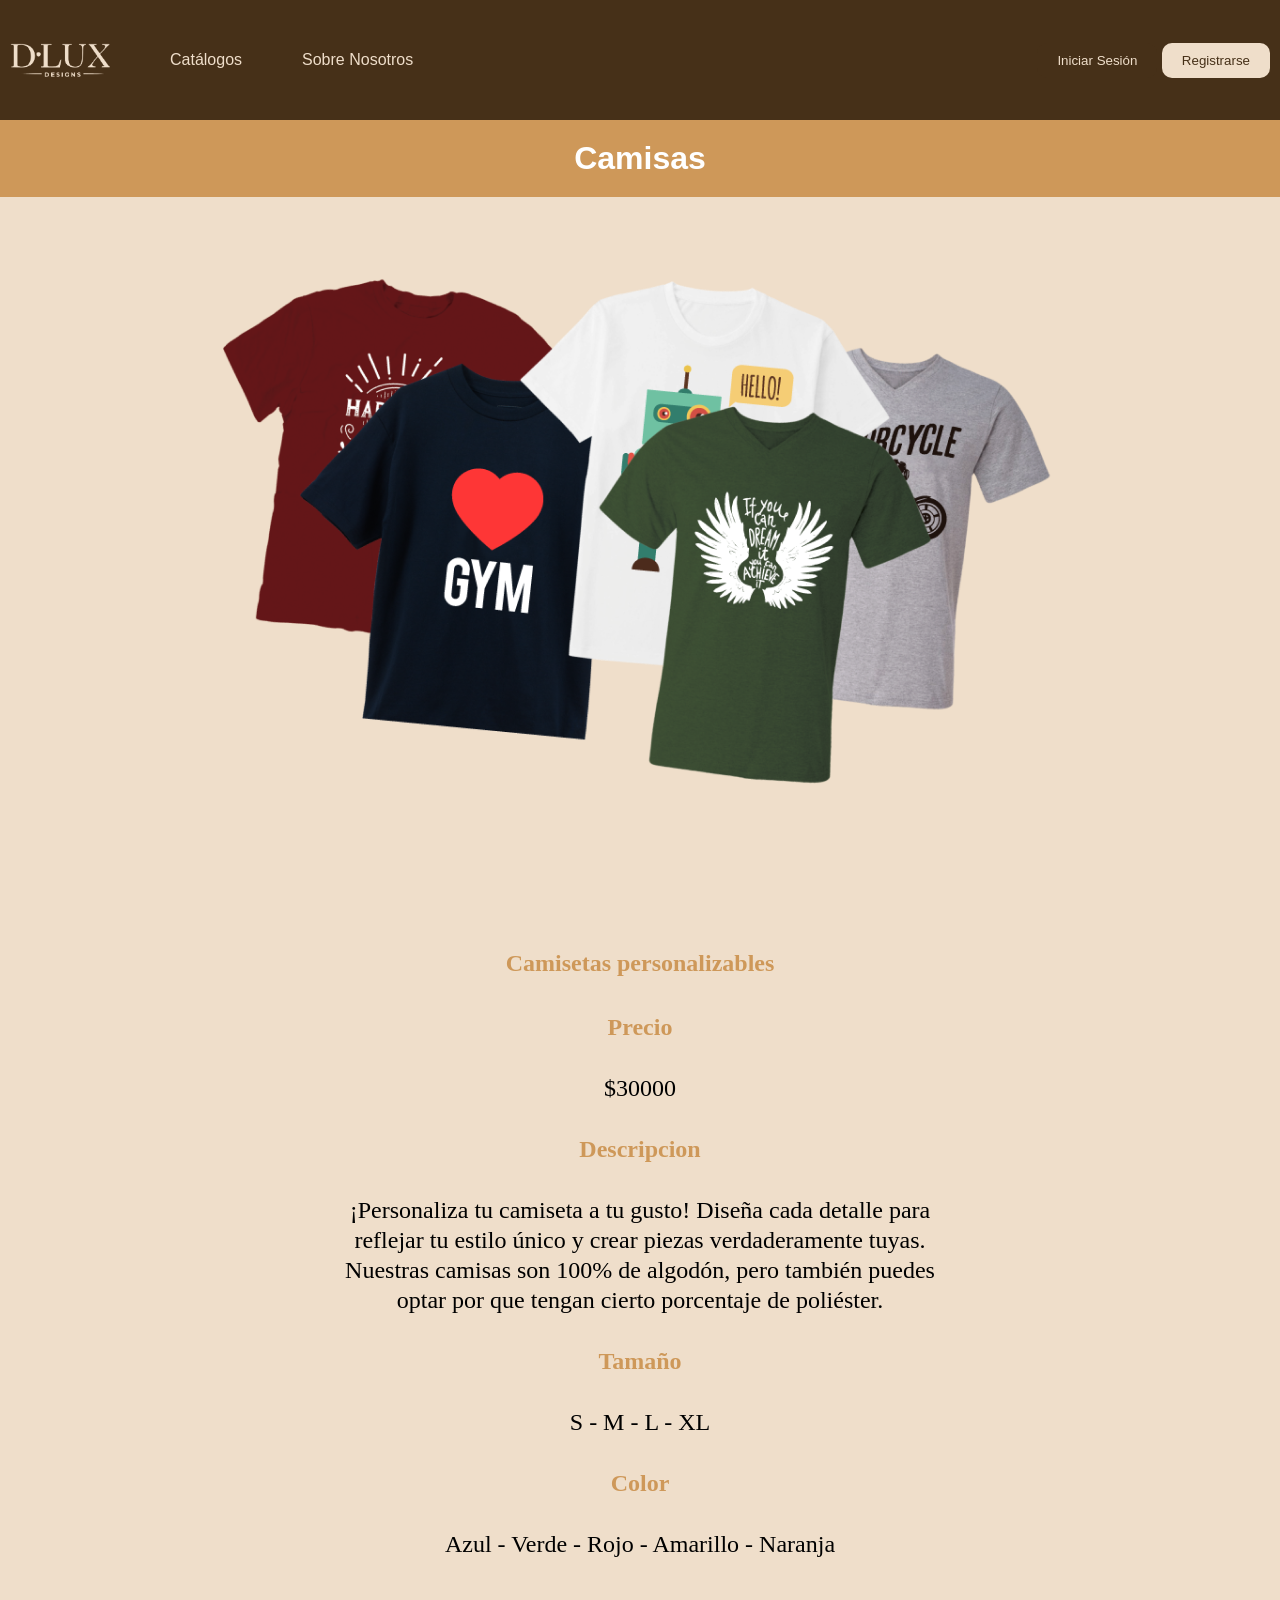
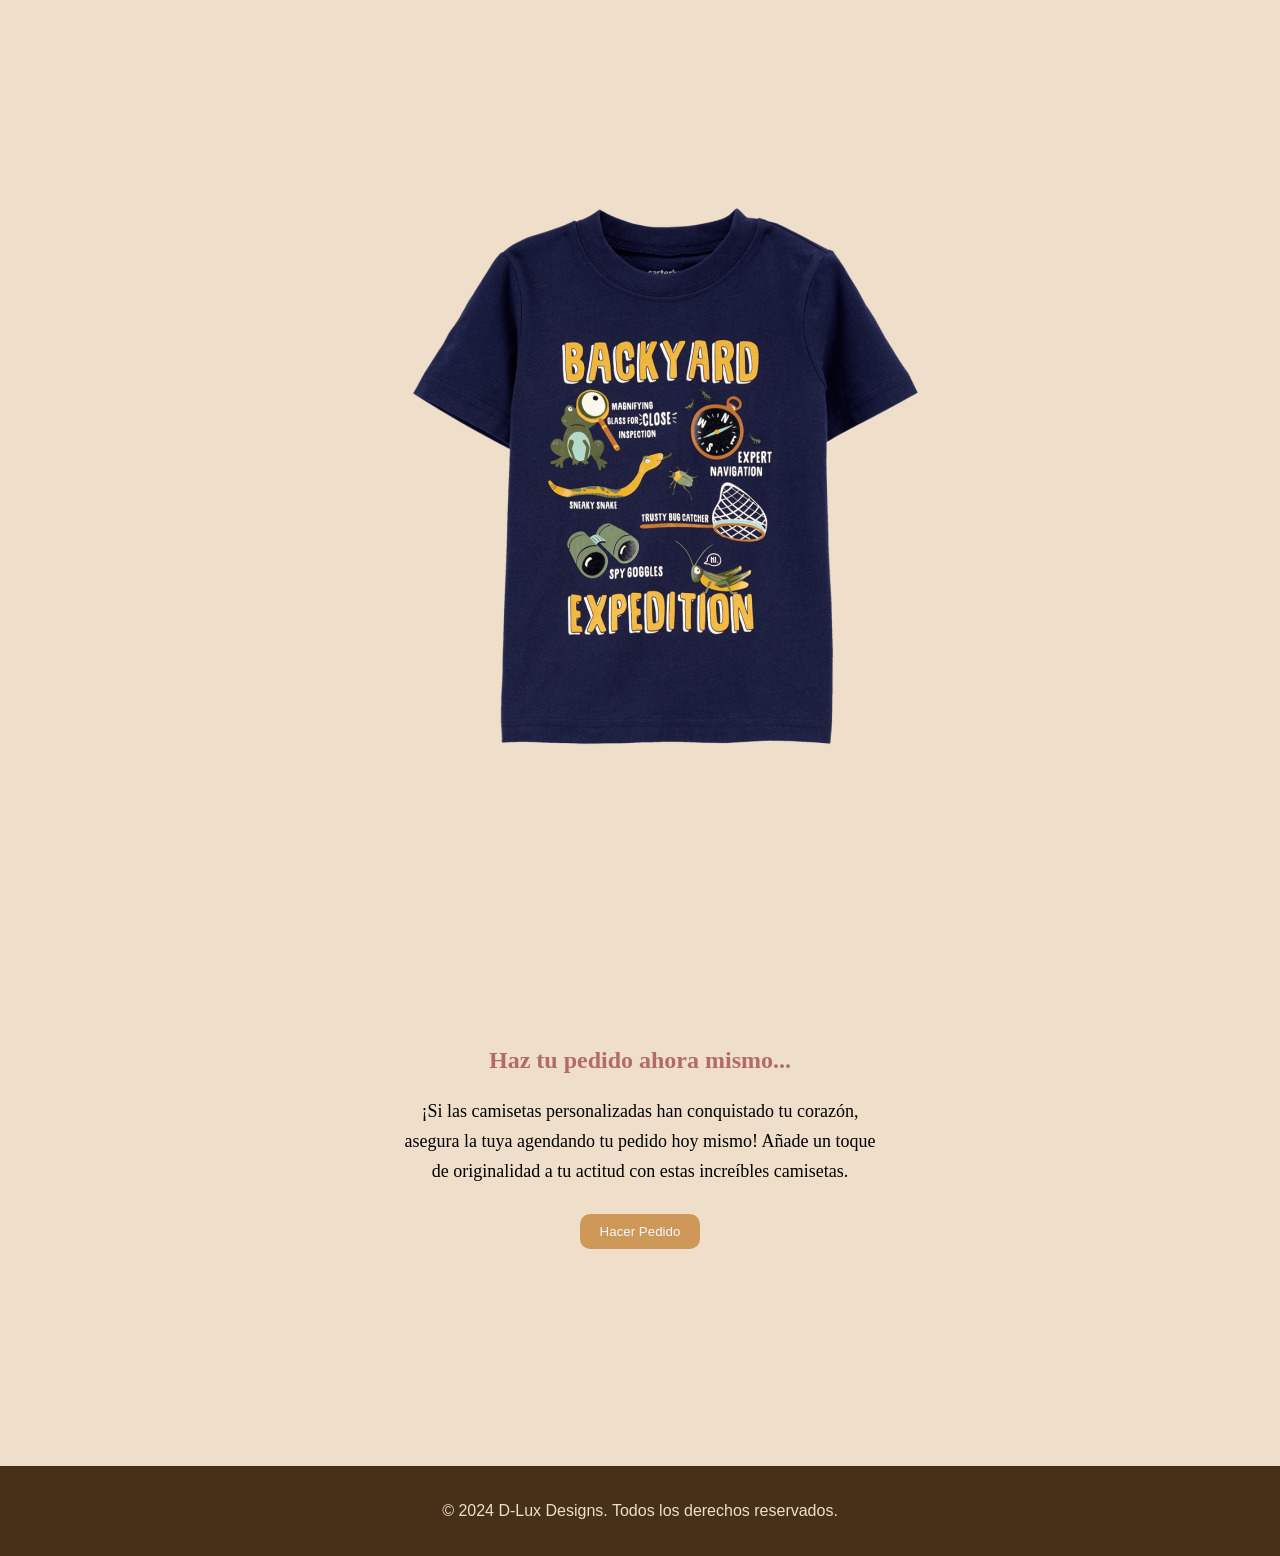
==== camisas.html @ bc857186 "Add files via upload" ====
<!DOCTYPE html>
<html lang="es">
<head>
    <meta charset="UTF-8">
    <meta name="viewport" content="width=device-width, initial-scale=1.0">
    <title>Iniciar Sesión - D-Lux Designs</title>
    <link rel="stylesheet" href="camisas.css">
</head>
<body>

    <!-- Header -->
    <header class="header">
        <div class="logo" onclick="window.location.href='index.html'"></div>
        <div class="text-links-container">
            <a href="catalogo.html" class="text">Catálogos</a>
            <a href="nosotros.html" class="text">Sobre Nosotros</a>
        </div>
        <div class="buttons">
            <button onclick="window.location.href='login.html'">Iniciar Sesión</button>
            <button onclick="window.location.href='registro.html'" id="regbutton">Registrarse</button>
        </div>
    </header>




    <main>
        <div class="producto_title">
            <h1>Camisas</h1>
        </div>
        <section class="producto_sec">
           

            <div class="productoimg">
                <img src="Dos 1.png" alt="Logo Principal">
            </div>
        </section>
    </main>



    <section class="producto_content">
  
        <div class="Articulo">
            <div class="TituloDelArticulo">
               <h1> Camisetas personalizables</h1></div>
               <div class="Preciotitle">
                Precio</div>
            <div class="Precio">
                $30000</div>
                <div class="Descripciontitle">
                    Descripcion</div>
            <div class="Descripcion">¡Personaliza tu camiseta a tu gusto! Diseña cada detalle para reflejar tu estilo único y crear piezas verdaderamente tuyas. Nuestras camisas son 100% de algodón, pero también puedes optar por que tengan cierto porcentaje de poliéster.</div>
            <div class="Tamañotitle">
                Tamaño</div>
            <div class="Tamaño">S - M - L - XL</div>

            
            <div class="Colortitle">
                Color</div>
            <div class="Color">Azul - Verde - Rojo - Amarillo - Naranja</div>
          </div>
          

          <div class="productoimg2">
            <img src="image 6.png" alt="Logo Principal">
        </div>
    

    </section>

    <section class="producto_content">
  
        <div class="BodyE">
            <div class="TextoConBoton">
                <div class="TemporadaNavideña">Haz tu pedido ahora mismo...</div>
                <div class="Descripción">¡Si las camisetas personalizadas han conquistado tu corazón, asegura la tuya agendando tu pedido hoy mismo! Añade un toque de originalidad a tu actitud con estas increíbles camisetas.</div>
                <div class="Boton">
                    <!-- Botón Ver Colección -->
    <div class="butpedido">
        <a href="https://api.whatsapp.com/message/KGSWLBKPEMFFE1?autoload=1&app_absent=0"><button>Hacer Pedido</button></a>

    </div>
                </div>
            </div>
        </div>
        
    

    </section>

    <!-- Footer -->
    <footer class="footer">
        <div class="footer-content">
            <p>&copy; 2024 D-Lux Designs. Todos los derechos reservados.</p>
        </div>
    </footer>

</body>
</html>
---- camisas.css ----
/* Estilos generales */
body {
    font-family: Arial, sans-serif;
    margin: 0;
    padding: 0;
    background-color: #EFDECA;
}

.container {
    width: 90%;
    max-width: 1520px;
    margin: auto;
    padding: 20px;
}
 
.producto_sec .productoimg{
    display: flex;
    align-items: center;
    justify-content: center;
    margin: 0 auto;
}

.producto_sec{
    padding: 80px;
    margin: 0 auto;
}


.producto_title {
    background-color: #CE9859;
    color: white;
    text-align: center;
    padding: 20px 0;
    text-align: center;
}


h1 {
    margin: 0;
    text-align: center;
    
}
.header {
    display: flex;
    justify-content: space-between;
    align-items: center;
    padding: 10px;
    background-color: #463018;
    color: #EFDECA;
}

.logo {
    width: 100px;
    height: 100px;
    background-image: url('dlux2.png');
    background-size: contain;
    background-repeat: no-repeat;
    background-position: center;
    cursor: pointer;
}

.text-links-container {
    display: flex;
    margin-right: auto;
}

.text {
    margin-left: 60px;
    text-decoration: none;
    color: #EFDECA;
    cursor: pointer; 
}

.text:hover {
    color: #CE9859;
}

.buttons button {
    padding: 10px 20px;
    background-color: #463018;
    color: #EFDECA;
    border-radius: 10px;
    border: none;
    cursor: pointer;
}

#regbutton {
    background-color: #EFDECA;
    color: #463018;
}

.buttons button:hover {
    background-color: #EFDECA;
    color: #463018;
}

/* Estilos generales del footer */
.footer {
    background-color: #463018;
    color: #EFDECA;
    padding: 20px 0; /* Aumentar el padding vertical */
    text-align: center;
    position: absolute;
    width: 100%;
}

.footer-content {
    margin: 0 auto; /* Centrar horizontalmente */
    max-width: 90%; /* Reducir el ancho */
}

.producto body{
    display: flex;
    flex-direction: row;
    align-items: center;
    justify-content: center;
    width: 100%;
}

.producto_content {
    display: flex;
    flex-direction: row;
    justify-content: center; /* Ajustar el espacio entre los elementos */
    padding: 80px;
    width: 100%; /* Usar el ancho completo */
    max-width: 1200px; /* Definir un ancho máximo para evitar que la sección se extienda demasiado */
    margin: 0 auto; /* Centrar horizontalmente la sección */
}

.productoimg2{
    margin-left: 50px;
}

.Articulo {
    width: 837px;
    height: 822px;
    display: flex;
    flex-direction: column;
    justify-content: flex-start;
    align-items: center;
    gap: 28px;
  }
  
  .TituloDelArticulo {
    color: #CE9859;
    font-family: Montserrat;
    font-weight: 700;
    line-height: 36px;
    word-wrap: break-word;
  }

  .Preciotitle{
    color: #CE9859;
    font-family: Montserrat;
    font-weight: 700;
    line-height: 36px;
    font-size: 24px;
    word-wrap: break-word;
  }
  
  .Precio {
    text-align: center;
    color: #000000;
    font-size: 24px;
    font-family: Montserrat;
    line-height: 30px;
    word-wrap: break-word;
  }
  

  .Descripciontitle{
    color: #CE9859;
    font-family: Montserrat;
    font-weight: 700;
    line-height: 36px;
    font-size: 24px;
    word-wrap: break-word;
  }

  .Descripcion {
    text-align: center;
    color: #000000;
    font-size: 24px;
    font-family: Montserrat;
    font-weight: 400;
    line-height: 30px;
    word-wrap: break-word;
  }

  
  .Tamañotitle{
    color: #CE9859;
    font-family: Montserrat;
    font-weight: 700;
    line-height: 36px;
    font-size: 24px;
    word-wrap: break-word;
  }
  
  .Tamaño {

    text-align: center;
    color: #000000;
    font-size: 24px;
    font-family: Montserrat;
    line-height: 30px;
    word-wrap: break-word;
  }

  .Colortitle{
    color: #CE9859;
    font-family: Montserrat;
    font-weight: 700;
    line-height: 36px;
    font-size: 24px;
    word-wrap: break-word;
  }
  
  .Color {
    text-align: center;
    color: #000000;
    font-size: 24px;
    font-family: Montserrat;
    line-height: 30px;
    word-wrap: break-word;
  }

  .BodyE {
    width: 100%;
    max-width: 1680px;
    height: 359px;
    padding: 34px 80px 41px 80px;
    background: #EFDECA;
    display: flex;
    justify-content: space-between;
    align-items: center;
}

.TextoConBoton {
    width: 100%;
    max-width: 1412px;
    flex-direction: column;
    justify-content: flex-end;
    align-items: center;
    gap: 18px;
    display: flex;
}

.TemporadaNavideña {
    width: 100%;
    max-width: 697px;
    height: 36px;
    text-align: center;
    color: #B36C64;
    font-size: 24px;
    font-family: Montserrat;
    font-weight: 700;
    line-height: 36px;
    word-wrap: break-word;
}

.Descripción {
    width: 100%;

    text-align: center;
    color: black;
    font-size: 18px;
    font-family: Montserrat;
    font-weight: 400;
    line-height: 30px;
    word-wrap: break-word;
}

/* Estilos del botón "Colección" */
.butpedido {
    display: flex;
    justify-content: center; /* Centrar horizontalmente */
    align-items: center; /* Centrar verticalmente */
    margin-top: 10px; /* Espacio superior */
    margin-bottom: 40px;
}

.butpedido button {
    padding: 10px 20px;
    background-color: #CE9859;
    color: aliceblue;
    border: none;
    border-radius: 10px;
    cursor: pointer;
    transition: background-color 0.3s; /* Transición suave */
}

.butpedido button:hover {
    background-color: #B36C64; /* Cambio de color al hacer hover */
}



@media screen and (max-width: 1300px) {

    .producto_content {
        width: 50%;
        flex-wrap: wrap;
        
    }

}
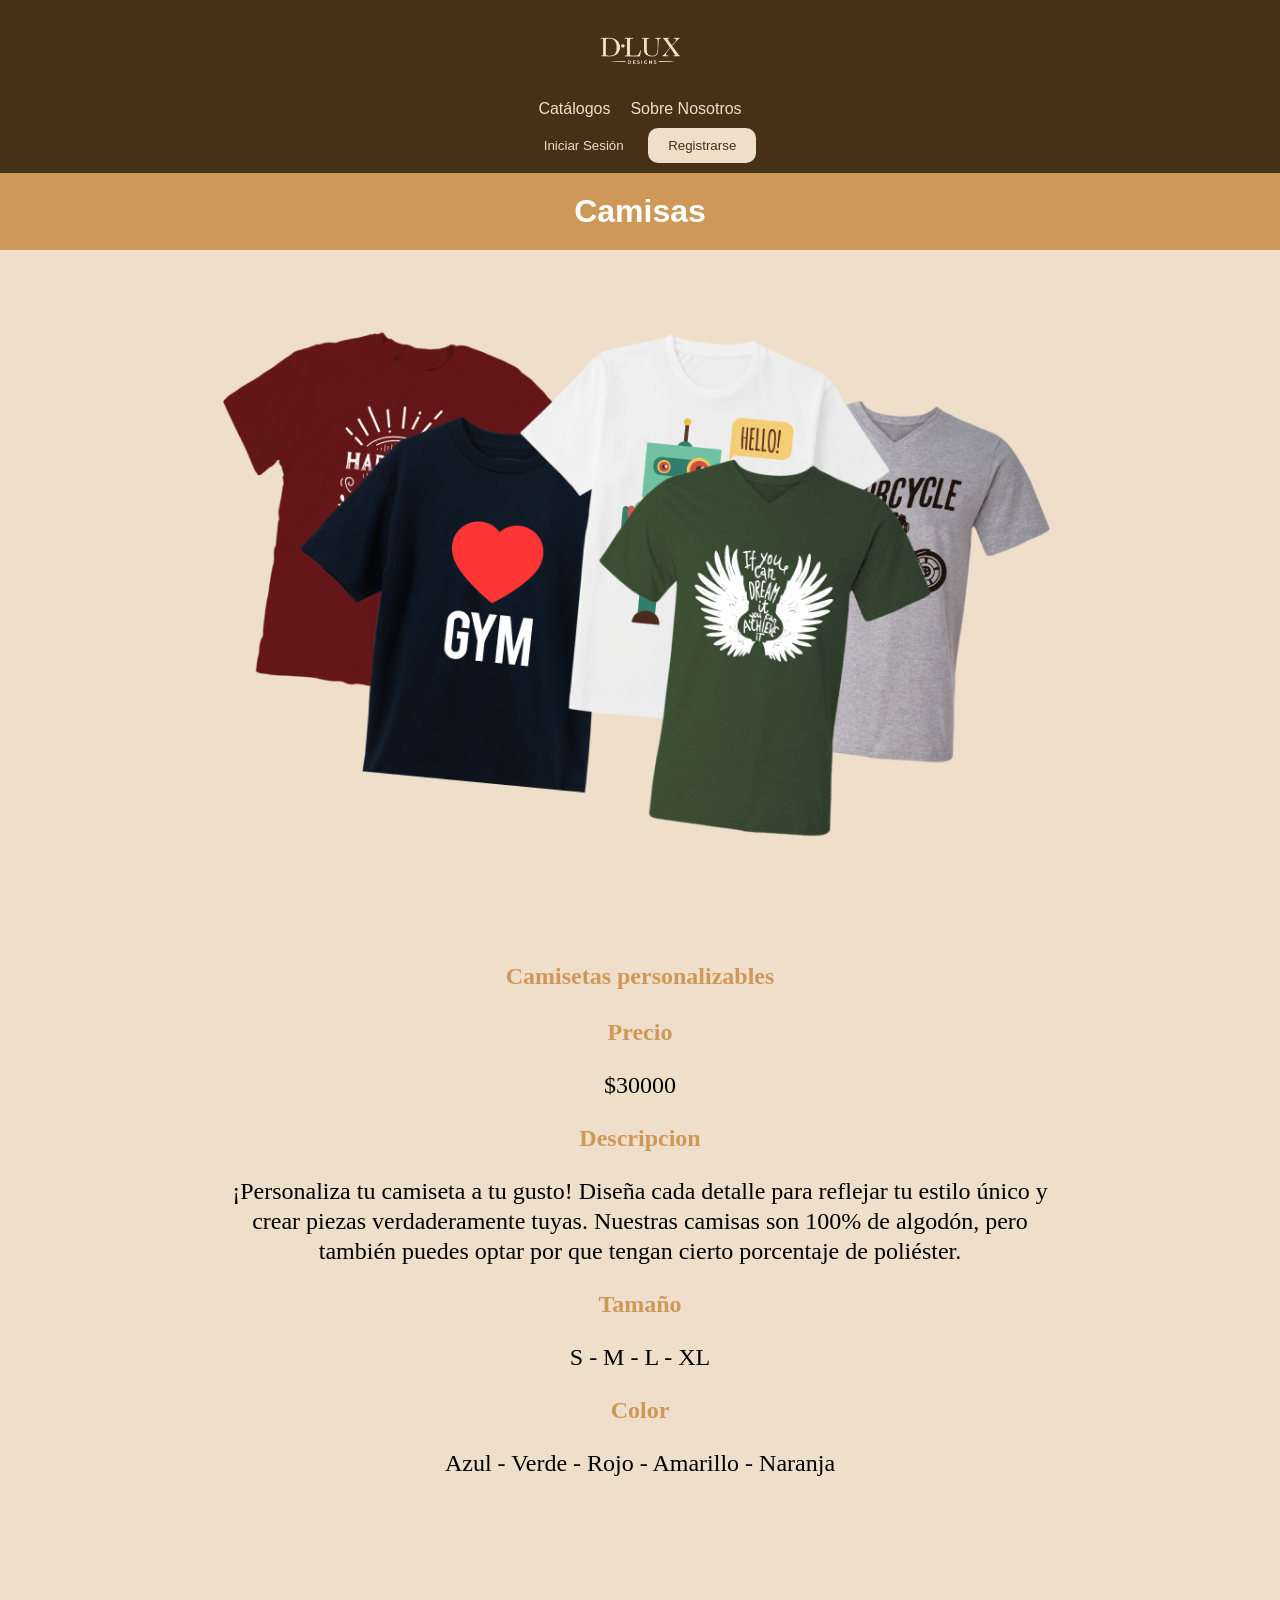
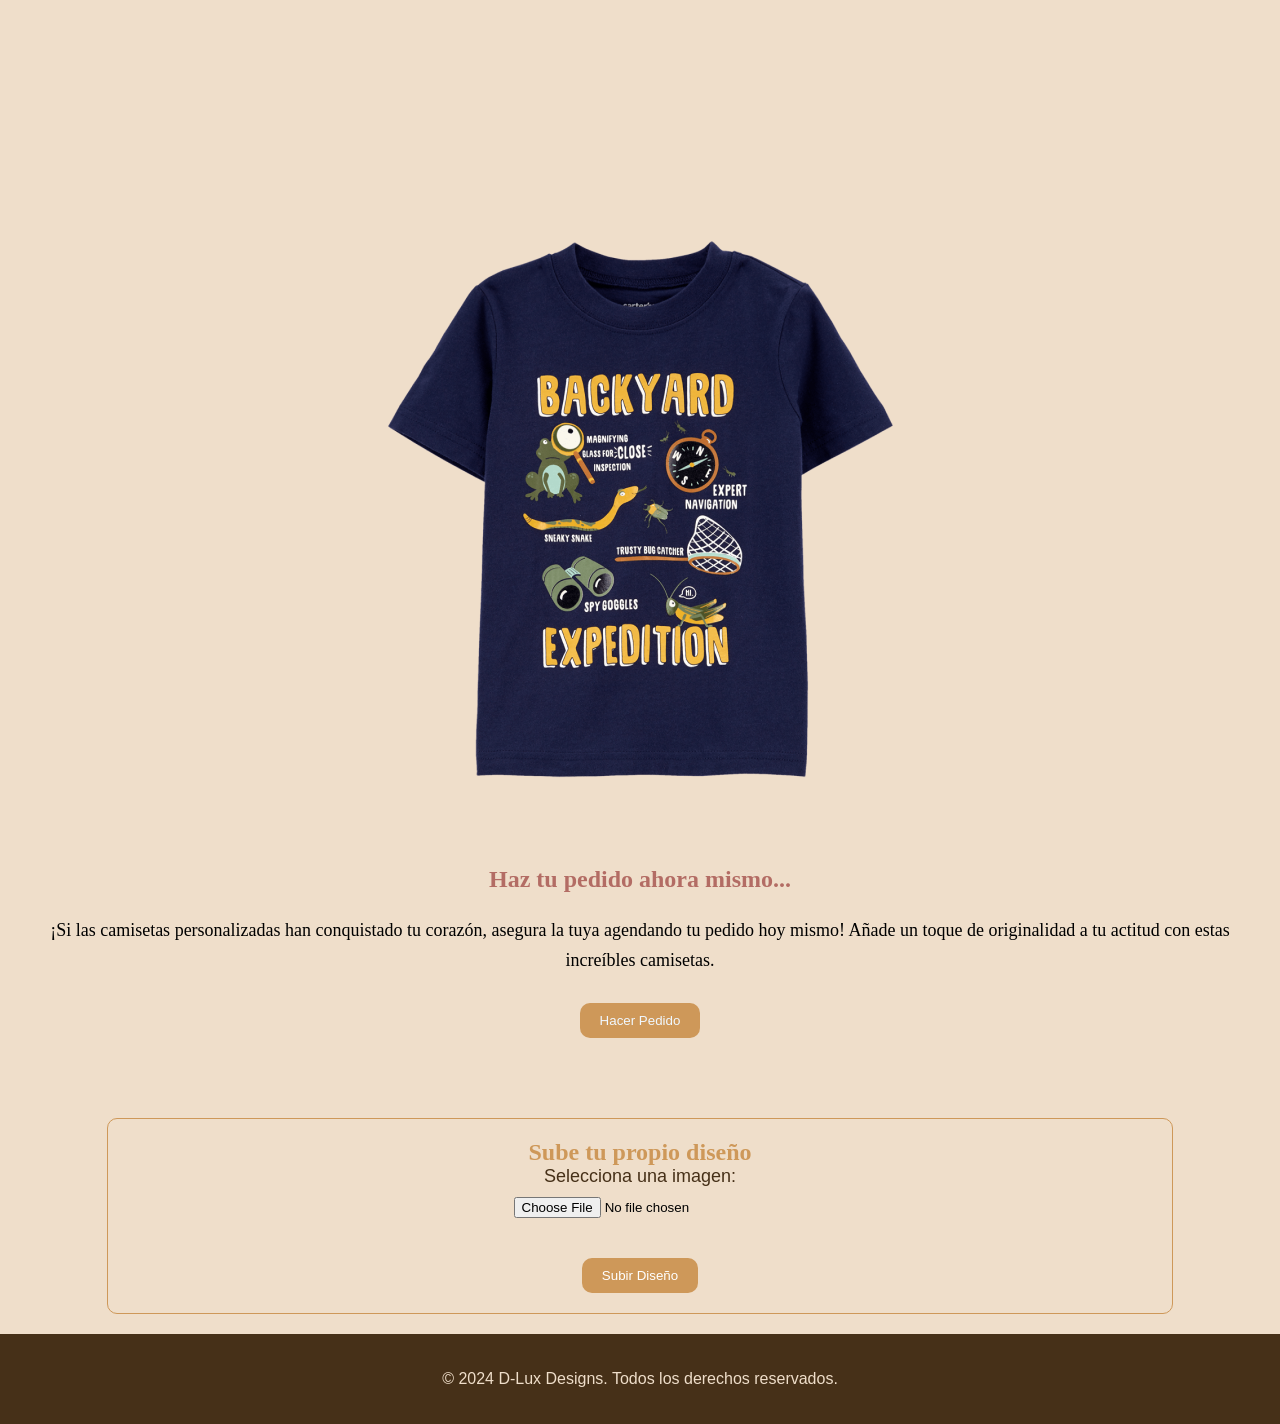
==== commit 70f1cf31: "Add files via upload" ====
--- a/camisas.html
+++ b/camisas.html
@@ -89,13 +89,26 @@
 
     </section>
 
+  <!-- New Section: Upload Your Design -->
+  <section class="upload-section">
+    <h1>Sube tu propio diseño</h1>
+    <form id="uploadForm">
+        <label for="designUpload">Selecciona una imagen:</label>
+        <input type="file" id="designUpload" accept="image/*">
+        <div class="preview-container">
+            <img id="designPreview" src="#" alt="Vista previa del diseño" style="display: none;">
+        </div>
+        <button type="submit">Subir Diseño</button>
+    </form>
+</section>
+
     <!-- Footer -->
     <footer class="footer">
         <div class="footer-content">
             <p>&copy; 2024 D-Lux Designs. Todos los derechos reservados.</p>
         </div>
     </footer>
-
+    <script src="script.js"></script>
 </body>
 </html>
 
--- a/camisas.css
+++ b/camisas.css
@@ -18,12 +18,41 @@
     align-items: center;
     justify-content: center;
     margin: 0 auto;
+    max-width: 100%;
+    max-height: 100%;
 }
 
 .producto_sec{
+    display: flex;
+    justify-content: center;
+    align-items: center;
     padding: 80px;
     margin: 0 auto;
 }
+
+.productoimg img {
+    max-width: 100%;
+    height: auto;
+    display: block;
+    object-fit: contain; /* Ajusta la imagen dentro del contenedor */
+}
+
+.productoimg2{
+    display: flex;
+    align-items: center;
+    justify-content: center;
+    margin: 0 auto;
+    max-width: 100%;
+    max-height: 100%;
+}
+
+.productoimg2 img {
+    max-width: 100%;
+    height: auto;
+    display: block;
+    object-fit: contain; /* Ajusta la imagen dentro del contenedor */
+}
+
 
 
 .producto_title {
@@ -121,15 +150,15 @@
     display: flex;
     flex-direction: row;
     justify-content: center; /* Ajustar el espacio entre los elementos */
-    padding: 80px;
-    width: 100%; /* Usar el ancho completo */
-    max-width: 1200px; /* Definir un ancho máximo para evitar que la sección se extienda demasiado */
+    align-items: center;
+    padding: 20px;
+
+    height: 100%;
+   /* Definir un ancho máximo para evitar que la sección se extienda demasiado */
     margin: 0 auto; /* Centrar horizontalmente la sección */
-}
-
-.productoimg2{
-    margin-left: 50px;
-}
+   
+}
+
 
 .Articulo {
     width: 837px;
@@ -138,7 +167,8 @@
     flex-direction: column;
     justify-content: flex-start;
     align-items: center;
-    gap: 28px;
+    margin: 20px;
+    gap: 20px;
   }
   
   .TituloDelArticulo {
@@ -227,12 +257,10 @@
 
   .BodyE {
     width: 100%;
-    max-width: 1680px;
-    height: 359px;
-    padding: 34px 80px 41px 80px;
+
     background: #EFDECA;
     display: flex;
-    justify-content: space-between;
+    justify-content: center;
     align-items: center;
 }
 
@@ -248,8 +276,6 @@
 
 .TemporadaNavideña {
     width: 100%;
-    max-width: 697px;
-    height: 36px;
     text-align: center;
     color: #B36C64;
     font-size: 24px;
@@ -294,14 +320,146 @@
     background-color: #B36C64; /* Cambio de color al hacer hover */
 }
 
+.upload-section {
+    padding: 20px;
+    text-align: center;
+    background-color: #EFDECA;
+    border: 1px solid #CE9859;
+    border-radius: 10px;
+    margin: 20px auto;
+    width: 80%;
+}
+
+.upload-section h1 {
+    color: #CE9859;
+    font-family: Montserrat;
+    font-weight: 700;
+}
+
+.upload-section label {
+    display: block;
+    margin-bottom: 10px;
+    font-size: 18px;
+    color: #463018;
+}
+
+.upload-section input[type="file"] {
+    margin-bottom: 20px;
+}
+
+.preview-container {
+    margin-top: 20px;
+}
+
+.preview-container img {
+    max-width: 100%;
+    height: auto;
+    border: 1px solid #CE9859;
+    border-radius: 10px;
+    display: block;
+    margin: 0 auto;
+}
+
+.upload-section button {
+    padding: 10px 20px;
+    background-color: #CE9859;
+    color: #fff;
+    border: none;
+    border-radius: 10px;
+    cursor: pointer;
+}
+
+.upload-section button:hover {
+    background-color: #B36C64;
+    color: #fff;
+}
+
+
+
 
 
 @media screen and (max-width: 1300px) {
 
+    /* Estilo para la flecha */
+    .arrow {
+    
+        left: -4%; /* La alineamos a la derecha del elemento padre con un margen del 5% */
+    
+    }
+    
+
     .producto_content {
-        width: 50%;
         flex-wrap: wrap;
+    }
+    
+    .text-links-container {
+    
+            align-items: center;
+        margin-right: 0px;
+    }
+    
+    
+        .header {
+            flex-direction: column;
+            align-items: center;
         
+        }
+        .logo {
+            width: 80px;
+            height: 80px;
+        }
+        .menu {
+            display: none;
+            flex-direction: column;
+            align-items: center;
+            margin-top: 10px;
+        }
+        .menu-toggle:checked + .menu {
+            display: flex;
+        }
+        .menu-icon {
+            display: block;
+            margin-left: auto;
+            margin-right: 10px;
+            cursor: pointer;
+        }
+        .text {
+            margin: 10px;
+        }
+        .colebot {
+            text-align: center;
+        }
+        .textosdesc {
+            flex-direction: column;
+            margin: 20px;
+    
+        }
+        .productos .navidad{
+            flex-direction: column;
+        }
+        .productos .thumb {
+            margin-right: 0px;
+          }
+        .textosdesc > div {
+            max-width: 100%;
+            margin-bottom: 20px;
+        }
+        .descripcion-container {
+            text-align: center;
+        }
+        .vermasbot {
+            margin: 0 auto;
+        }
+        .productos .descripcion {
+            width: 100%;
+        }
+        .container {
+            width: 100%;
+        }
+        .content {
+            padding: 10px;
+        }
+        .footer {
+            text-align: center;
+        }
     }
-
-}
